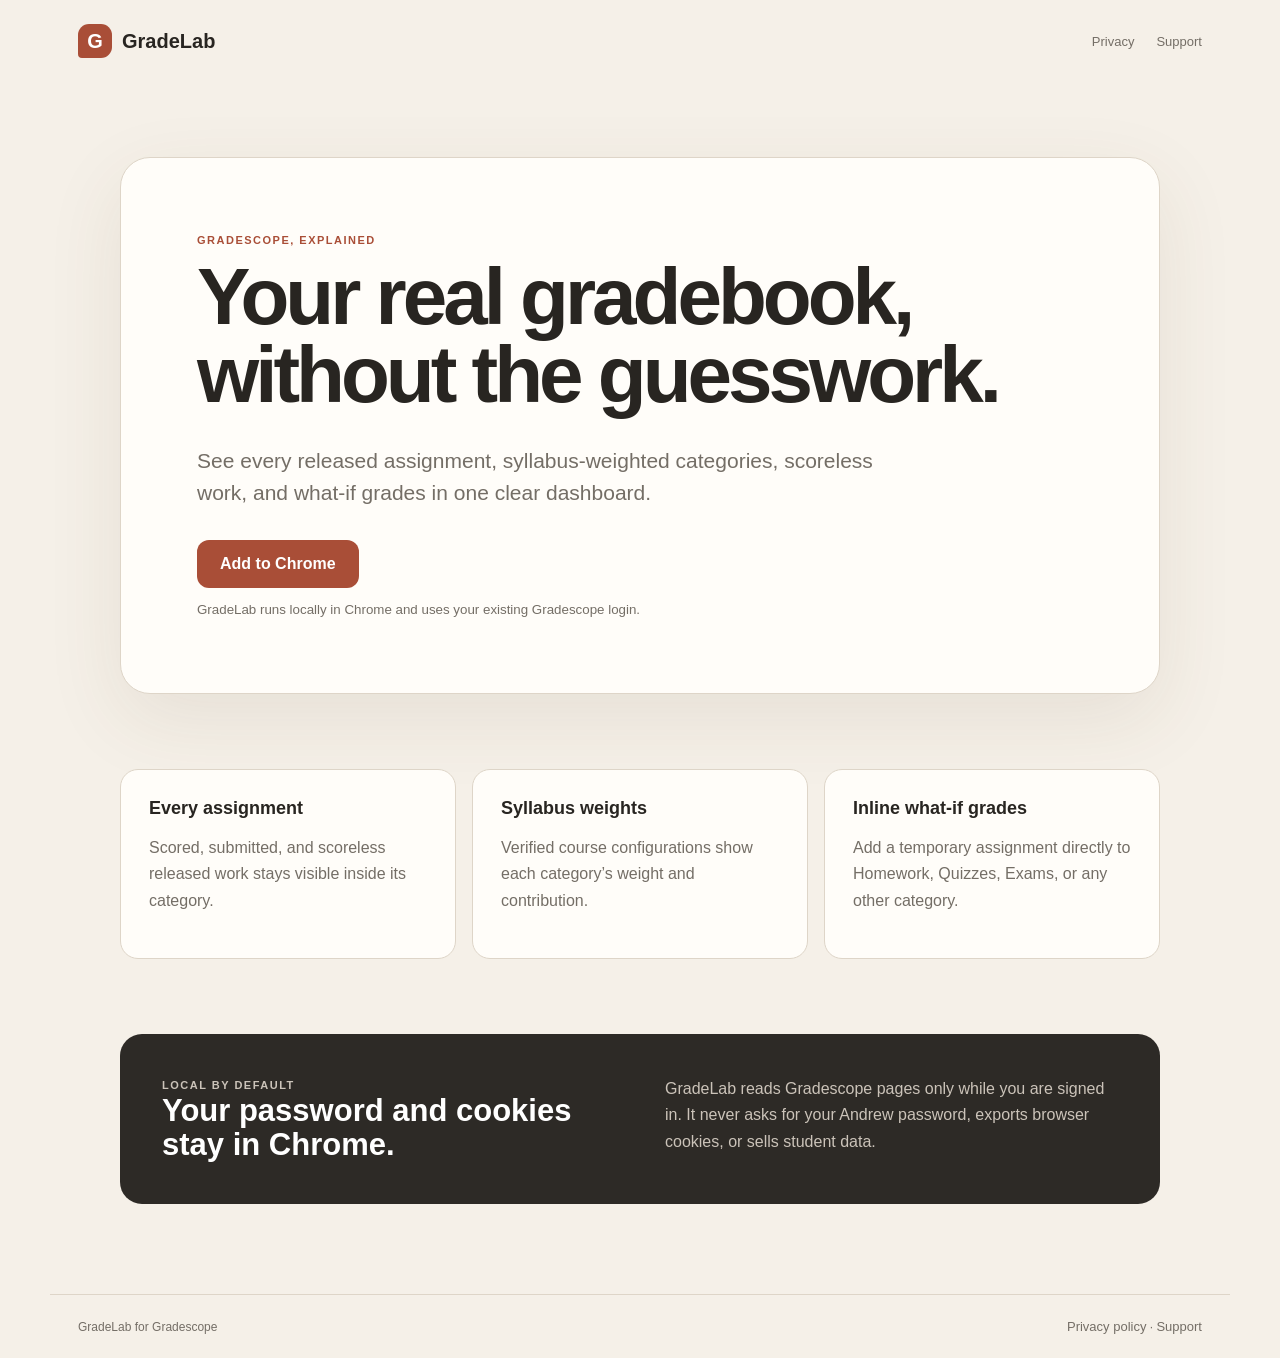
==== index.html @ e259536e "Publish GradeLab landing and privacy pages" ====
<!doctype html>
<html lang="en">
<head>
  <meta charset="utf-8">
  <meta name="viewport" content="width=device-width,initial-scale=1">
  <title>GradeLab for Gradescope</title>
  <meta name="description" content="A category-first Gradescope gradebook with syllabus weights, every released assignment, and inline what-if grades.">
  <link rel="canonical" href="https://kimiyashar.github.io/gradelab/">
  <meta property="og:title" content="GradeLab for Gradescope">
  <meta property="og:description" content="Know exactly how every released assignment affects your grade.">
  <meta property="og:url" content="https://kimiyashar.github.io/gradelab/">
  <meta property="og:type" content="website">
  <link rel="stylesheet" href="styles.css">
  <script type="application/ld+json">{"@context":"https://schema.org","@type":"SoftwareApplication","name":"GradeLab for Gradescope","applicationCategory":"EducationalApplication","operatingSystem":"Chrome","description":"A category-first Gradescope gradebook with syllabus weights and inline what-if assignments.","url":"https://kimiyashar.github.io/gradelab/"}</script>
</head>
<body>
  <header><a class="brand" href="./"><span>G</span>GradeLab</a><nav><a href="privacy.html">Privacy</a><a href="support.html">Support</a></nav></header>
  <main>
    <section class="hero">
      <p class="eyebrow">GRADESCOPE, EXPLAINED</p>
      <h1>Your real gradebook,<br>without the guesswork.</h1>
      <p class="lede">See every released assignment, syllabus-weighted categories, scoreless work, and what-if grades in one clear dashboard.</p>
      <a class="cta" href="https://chromewebstore.google.com/detail/jbmdmnlgjpbhlkgmgeglmpnodiccbcen">Add to Chrome</a>
      <small>GradeLab runs locally in Chrome and uses your existing Gradescope login.</small>
    </section>
    <section class="features">
      <article><b>Every assignment</b><p>Scored, submitted, and scoreless released work stays visible inside its category.</p></article>
      <article><b>Syllabus weights</b><p>Verified course configurations show each category’s weight and contribution.</p></article>
      <article><b>Inline what-if grades</b><p>Add a temporary assignment directly to Homework, Quizzes, Exams, or any other category.</p></article>
    </section>
    <section class="privacy-callout"><div><p class="eyebrow">LOCAL BY DEFAULT</p><h2>Your password and cookies stay in Chrome.</h2></div><p>GradeLab reads Gradescope pages only while you are signed in. It never asks for your Andrew password, exports browser cookies, or sells student data.</p></section>
  </main>
  <footer><span>GradeLab for Gradescope</span><span><a href="privacy.html">Privacy policy</a> · <a href="support.html">Support</a></span></footer>
</body>
</html>
---- styles.css ----
:root{--cream:#f5f0e8;--paper:#fffdf9;--ink:#282521;--muted:#746e66;--line:#ded5c8;--rust:#a94e37;--dark:#2d2a26;font-family:-apple-system,BlinkMacSystemFont,"Segoe UI",sans-serif;color:var(--ink);background:var(--cream)}*{box-sizing:border-box}body{margin:0;min-height:100vh}a{color:inherit}header,footer{max-width:1180px;margin:auto;padding:24px 28px;display:flex;align-items:center;justify-content:space-between}.brand{display:flex;align-items:center;gap:10px;font-size:20px;font-weight:800;text-decoration:none}.brand span{display:grid;place-items:center;width:34px;height:34px;border-radius:11px 11px 11px 4px;background:var(--rust);color:white}nav{display:flex;gap:22px}nav a,footer a{color:var(--muted);font-size:13px;text-decoration:none}.hero{max-width:1040px;margin:75px auto;padding:76px;border:1px solid var(--line);border-radius:30px;background:var(--paper);box-shadow:0 25px 80px #57412617}.eyebrow{margin:0 0 12px;color:var(--rust);font-size:11px;font-weight:850;letter-spacing:1.5px}.hero h1,.document h1{margin:0;font-size:clamp(44px,7vw,80px);line-height:.98;letter-spacing:-4px}.lede{max-width:720px;margin:30px 0;color:var(--muted);font-size:21px;line-height:1.55}.cta{display:inline-block;padding:15px 23px;border-radius:12px;background:var(--rust);color:#fff;font-weight:800;text-decoration:none}.hero small{display:block;margin-top:14px;color:var(--muted)}.features{max-width:1040px;margin:0 auto 75px;display:grid;grid-template-columns:repeat(3,1fr);gap:16px}.features article{padding:28px;border:1px solid var(--line);border-radius:18px;background:var(--paper)}.features b{font-size:18px}.features p,.privacy-callout p,.document p,.document li{color:var(--muted);line-height:1.65}.privacy-callout{max-width:1040px;margin:0 auto 90px;padding:42px;display:grid;grid-template-columns:1fr 1fr;gap:50px;border-radius:22px;background:var(--dark);color:#fff}.privacy-callout h2{margin:0;font-size:31px;line-height:1.1}.privacy-callout p{margin:0;color:#cbc3b9}.document{max-width:820px;margin:60px auto 100px;padding:55px;border:1px solid var(--line);border-radius:24px;background:var(--paper)}.document h1{font-size:52px}.document h2{margin-top:34px}.document code{padding:2px 5px;border-radius:5px;background:#eee6dc}footer{border-top:1px solid var(--line);color:var(--muted);font-size:12px}@media(max-width:760px){.hero{margin:30px 16px;padding:38px 26px}.hero h1,.document h1{letter-spacing:-2px}.features{margin:0 16px 45px;grid-template-columns:1fr}.privacy-callout{margin:0 16px 50px;padding:30px;grid-template-columns:1fr}.document{margin:25px 16px;padding:30px}header,footer{padding:20px 18px}footer{gap:20px;align-items:flex-start}.hero h1{font-size:48px}}
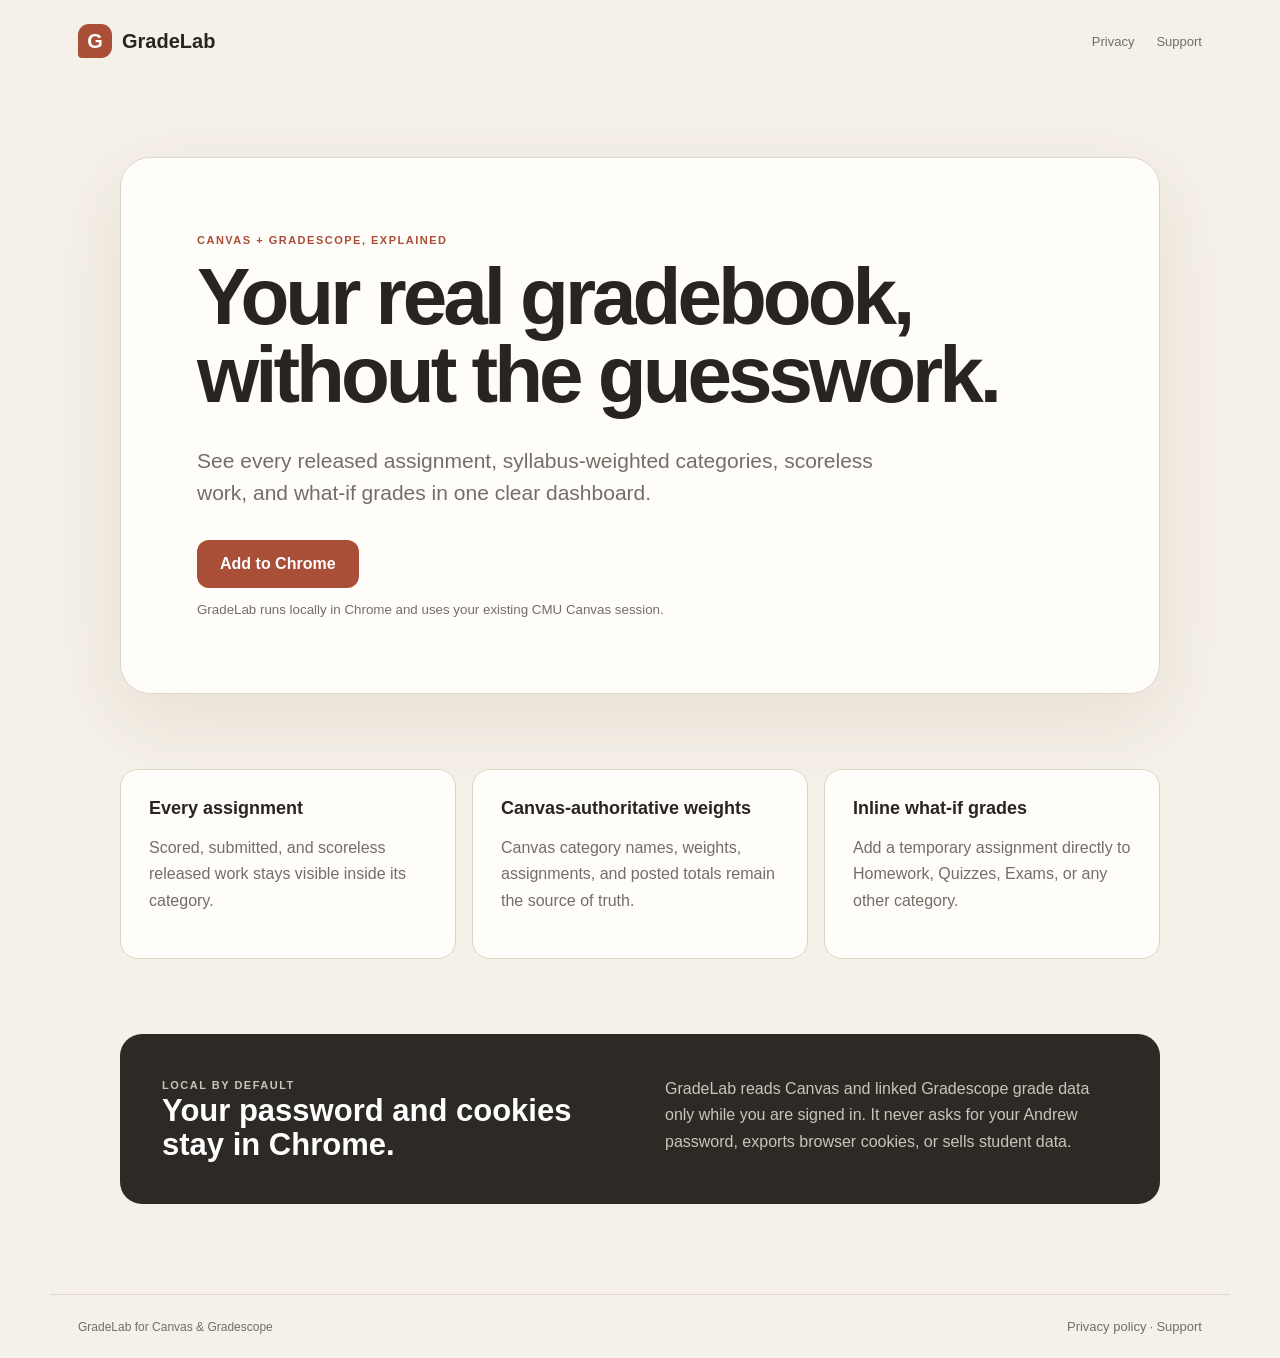
==== commit f5ec6937: "Update GradeLab for Canvas-first data flow" ====
--- a/index.html
+++ b/index.html
@@ -3,33 +3,33 @@
 <head>
   <meta charset="utf-8">
   <meta name="viewport" content="width=device-width,initial-scale=1">
-  <title>GradeLab for Gradescope</title>
-  <meta name="description" content="A category-first Gradescope gradebook with syllabus weights, every released assignment, and inline what-if grades.">
+  <title>GradeLab for Canvas &amp; Gradescope</title>
+  <meta name="description" content="A Canvas-first gradebook that combines official Canvas categories and weights with supplemental Gradescope scores.">
   <link rel="canonical" href="https://kimiyashar.github.io/gradelab/">
-  <meta property="og:title" content="GradeLab for Gradescope">
+  <meta property="og:title" content="GradeLab for Canvas &amp; Gradescope">
   <meta property="og:description" content="Know exactly how every released assignment affects your grade.">
   <meta property="og:url" content="https://kimiyashar.github.io/gradelab/">
   <meta property="og:type" content="website">
   <link rel="stylesheet" href="styles.css">
-  <script type="application/ld+json">{"@context":"https://schema.org","@type":"SoftwareApplication","name":"GradeLab for Gradescope","applicationCategory":"EducationalApplication","operatingSystem":"Chrome","description":"A category-first Gradescope gradebook with syllabus weights and inline what-if assignments.","url":"https://kimiyashar.github.io/gradelab/"}</script>
+  <script type="application/ld+json">{"@context":"https://schema.org","@type":"SoftwareApplication","name":"GradeLab for Canvas & Gradescope","applicationCategory":"EducationalApplication","operatingSystem":"Chrome","description":"A Canvas-first gradebook that combines official Canvas categories and weights with supplemental Gradescope scores.","url":"https://kimiyashar.github.io/gradelab/"}</script>
 </head>
 <body>
   <header><a class="brand" href="./"><span>G</span>GradeLab</a><nav><a href="privacy.html">Privacy</a><a href="support.html">Support</a></nav></header>
   <main>
     <section class="hero">
-      <p class="eyebrow">GRADESCOPE, EXPLAINED</p>
+      <p class="eyebrow">CANVAS + GRADESCOPE, EXPLAINED</p>
       <h1>Your real gradebook,<br>without the guesswork.</h1>
       <p class="lede">See every released assignment, syllabus-weighted categories, scoreless work, and what-if grades in one clear dashboard.</p>
       <a class="cta" href="https://chromewebstore.google.com/detail/jbmdmnlgjpbhlkgmgeglmpnodiccbcen">Add to Chrome</a>
-      <small>GradeLab runs locally in Chrome and uses your existing Gradescope login.</small>
+      <small>GradeLab runs locally in Chrome and uses your existing CMU Canvas session.</small>
     </section>
     <section class="features">
       <article><b>Every assignment</b><p>Scored, submitted, and scoreless released work stays visible inside its category.</p></article>
-      <article><b>Syllabus weights</b><p>Verified course configurations show each category’s weight and contribution.</p></article>
+      <article><b>Canvas-authoritative weights</b><p>Canvas category names, weights, assignments, and posted totals remain the source of truth.</p></article>
       <article><b>Inline what-if grades</b><p>Add a temporary assignment directly to Homework, Quizzes, Exams, or any other category.</p></article>
     </section>
-    <section class="privacy-callout"><div><p class="eyebrow">LOCAL BY DEFAULT</p><h2>Your password and cookies stay in Chrome.</h2></div><p>GradeLab reads Gradescope pages only while you are signed in. It never asks for your Andrew password, exports browser cookies, or sells student data.</p></section>
+    <section class="privacy-callout"><div><p class="eyebrow">LOCAL BY DEFAULT</p><h2>Your password and cookies stay in Chrome.</h2></div><p>GradeLab reads Canvas and linked Gradescope grade data only while you are signed in. It never asks for your Andrew password, exports browser cookies, or sells student data.</p></section>
   </main>
-  <footer><span>GradeLab for Gradescope</span><span><a href="privacy.html">Privacy policy</a> · <a href="support.html">Support</a></span></footer>
+  <footer><span>GradeLab for Canvas &amp; Gradescope</span><span><a href="privacy.html">Privacy policy</a> · <a href="support.html">Support</a></span></footer>
 </body>
 </html>
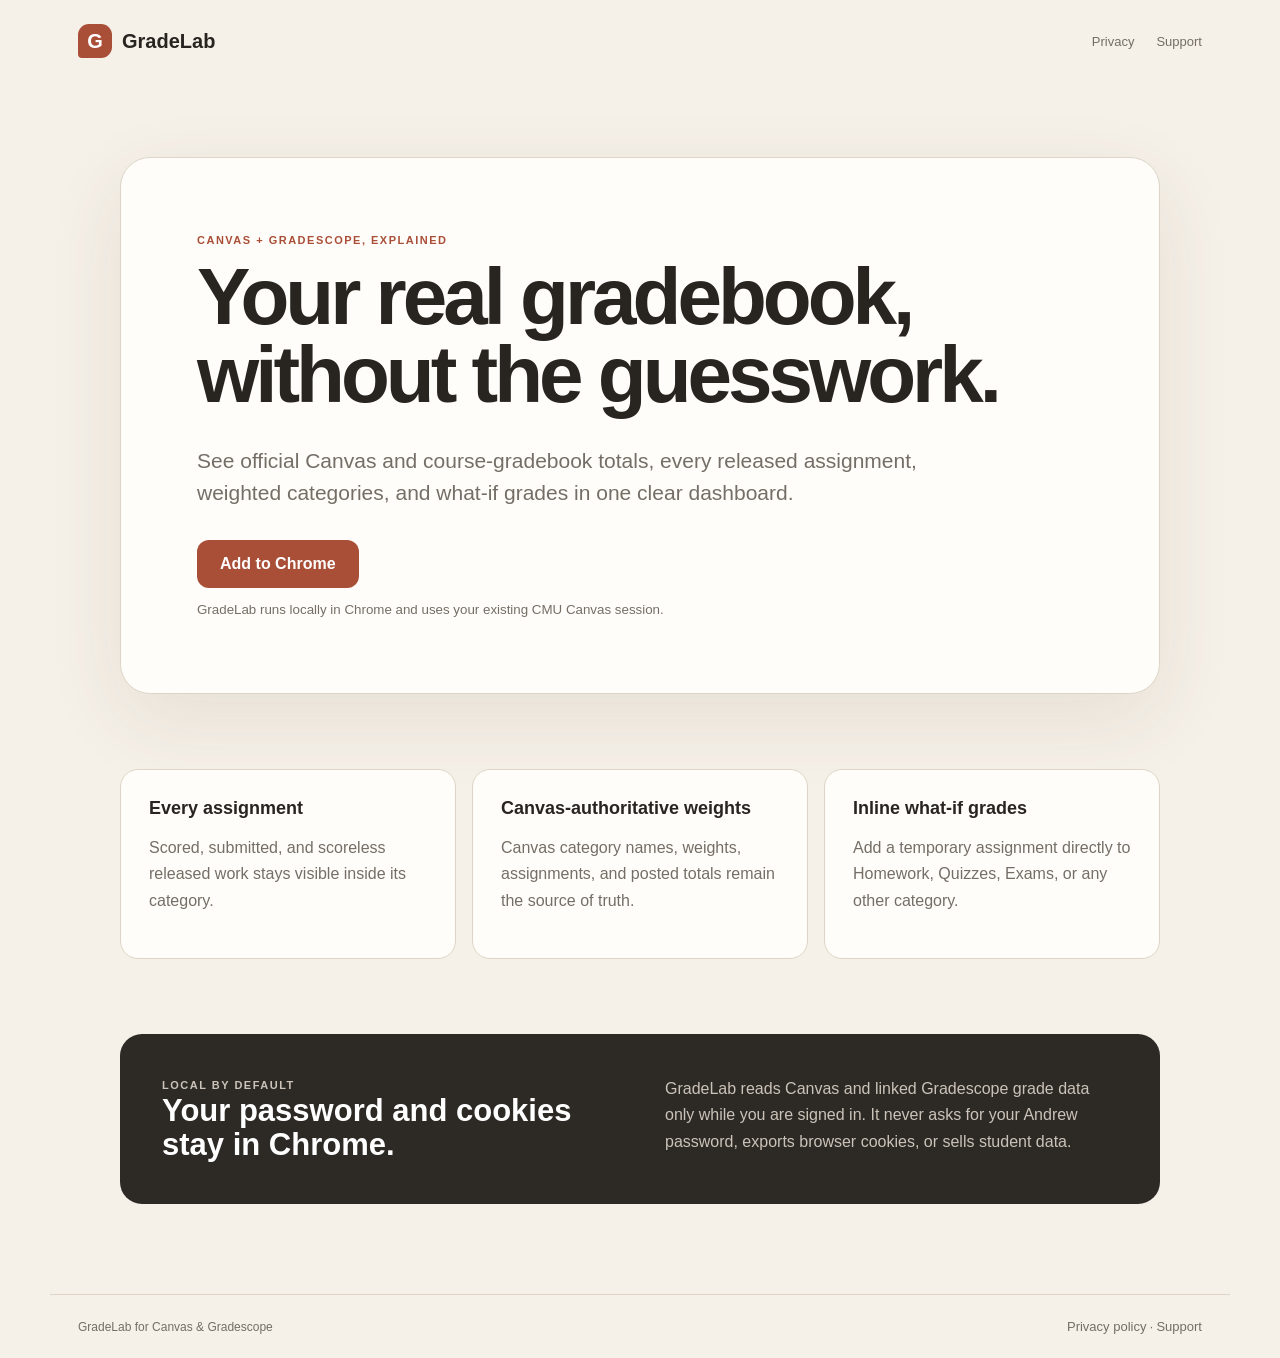
==== commit 702bdd85: "Document official course gradebooks and fix requests" ====
--- a/index.html
+++ b/index.html
@@ -19,7 +19,7 @@
     <section class="hero">
       <p class="eyebrow">CANVAS + GRADESCOPE, EXPLAINED</p>
       <h1>Your real gradebook,<br>without the guesswork.</h1>
-      <p class="lede">See every released assignment, syllabus-weighted categories, scoreless work, and what-if grades in one clear dashboard.</p>
+      <p class="lede">See official Canvas and course-gradebook totals, every released assignment, weighted categories, and what-if grades in one clear dashboard.</p>
       <a class="cta" href="https://chromewebstore.google.com/detail/jbmdmnlgjpbhlkgmgeglmpnodiccbcen">Add to Chrome</a>
       <small>GradeLab runs locally in Chrome and uses your existing CMU Canvas session.</small>
     </section>
